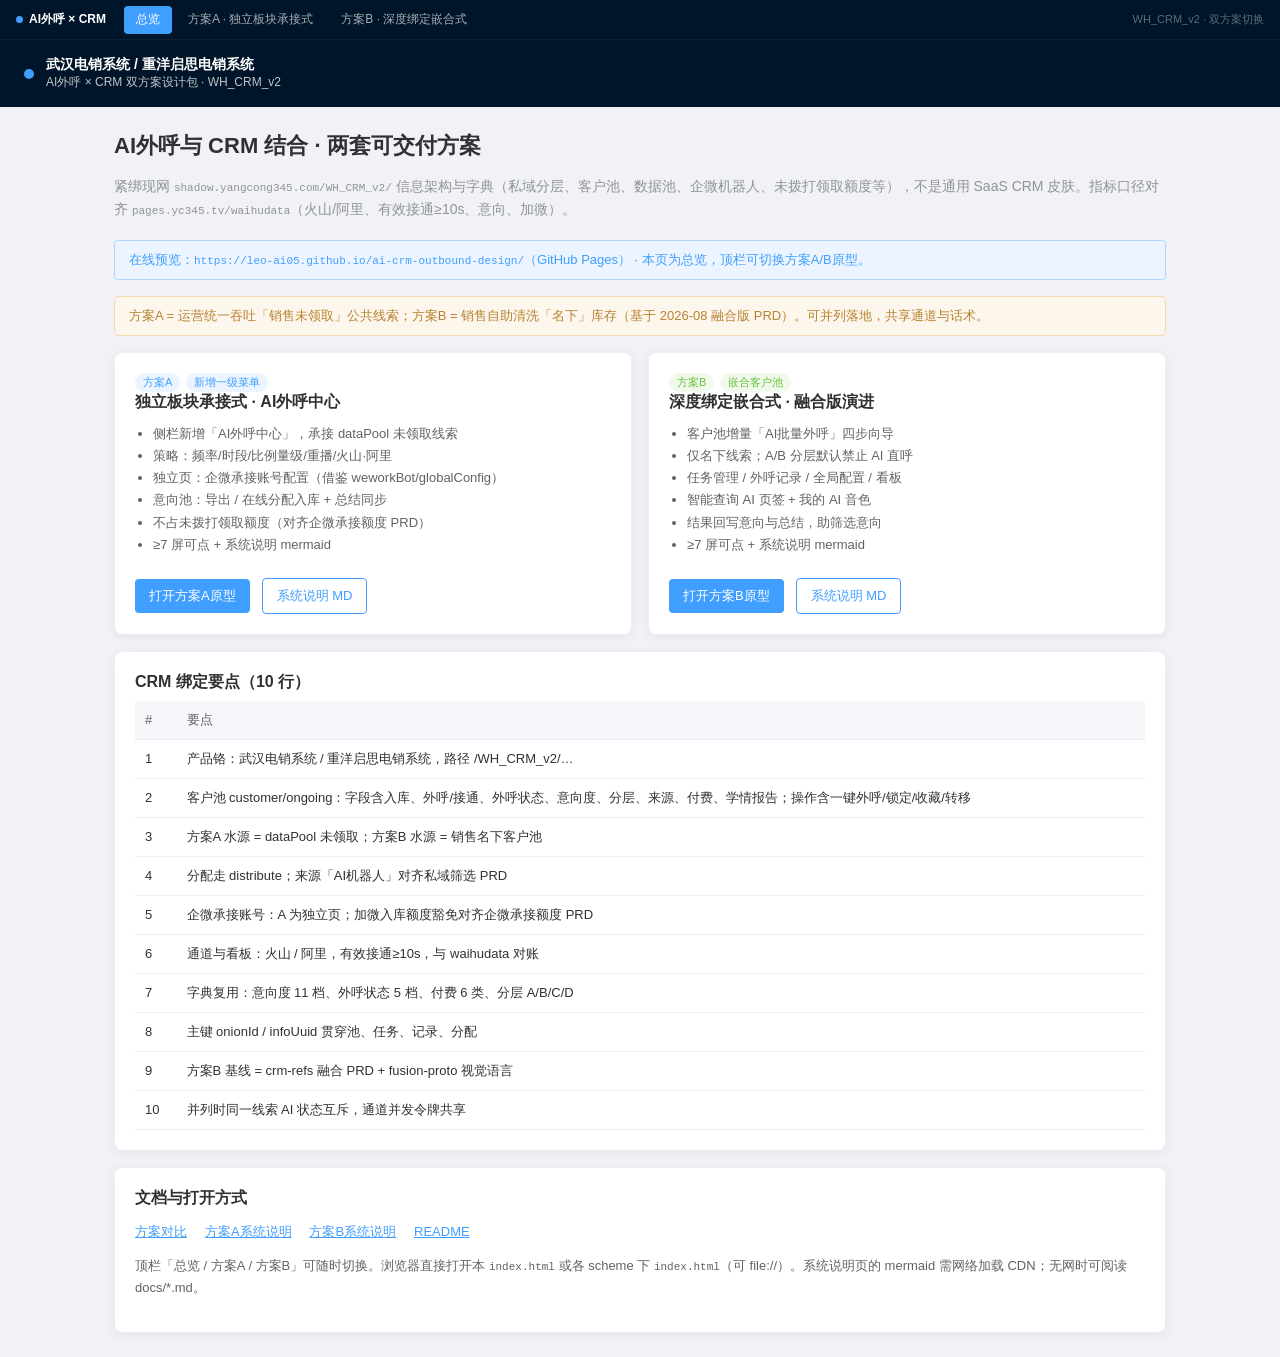
==== index.html @ bf5f9756 "feat: AI外呼×CRM 双方案原型（方案切换导航 + 明细 Tabs） 修复 scheme-a/b 顶栏 CSS 泄漏导致样式裸露的问题。" ====
<!DOCTYPE html>
<html lang="zh-CN">
<head>
<meta charset="UTF-8"/>
<meta name="viewport" content="width=device-width, initial-scale=1"/>
<title>AI外呼 × 武汉电销 CRM · 双方案设计包</title>
<style>
:root{--primary:#409eff;--bg:#f0f2f5;--card:#fff;--t1:#303133;--t2:#606266;--t3:#909399;--border:#ebeef5;--sidebar:#001529}
*{box-sizing:border-box}
body{margin:0;font-family:-apple-system,BlinkMacSystemFont,"Segoe UI","PingFang SC","Microsoft YaHei",sans-serif;background:var(--bg);color:var(--t1);font-size:14px}
.top{background:var(--sidebar);color:#fff;padding:16px 24px;display:flex;align-items:center;gap:12px}
.top .dot{width:10px;height:10px;border-radius:50%;background:var(--primary)}
.wrap{max-width:1100px;margin:0 auto;padding:24px}
h1{font-size:22px;margin:0 0 8px}
.sub{color:var(--t3);margin-bottom:20px;line-height:1.6}
.grid{display:grid;grid-template-columns:1fr 1fr;gap:16px}
@media(max-width:800px){.grid{grid-template-columns:1fr}}
.card{background:var(--card);border:1px solid var(--border);border-radius:8px;padding:20px;box-shadow:0 2px 12px rgb(0 0 0 / 6%)}
.card h2{margin:0 0 8px;font-size:16px}
.card .tag{display:inline-block;font-size:11px;padding:2px 8px;border-radius:10px;background:#ecf5ff;color:var(--primary);margin-right:6px}
.card .tag.b{background:#f0f9eb;color:#67c23a}
.card ul{margin:10px 0;padding-left:18px;color:var(--t2);line-height:1.7;font-size:13px}
.card a.btn{display:inline-flex;margin-top:12px;margin-right:8px;padding:8px 14px;background:var(--primary);color:#fff;border-radius:4px;text-decoration:none;font-size:13px}
.card a.btn.ghost{background:#fff;color:var(--primary);border:1px solid var(--primary)}
.bind{margin-top:16px}
table{width:100%;border-collapse:collapse;font-size:13px}
th,td{border-bottom:1px solid var(--border);padding:10px;text-align:left}
th{background:#f5f7fa;color:var(--t2);font-weight:500}
.mono{font-family:ui-monospace,Menlo,monospace;font-size:11px}
.note{background:#fdf6ec;border:1px solid #f5dab1;color:#b88230;padding:10px 14px;border-radius:4px;font-size:13px;margin-bottom:16px}
.links a{color:var(--primary);margin-right:14px;font-size:13px}

.scheme-switcher{position:sticky;top:0;z-index:3000;height:40px;background:#001529;border-bottom:1px solid #0a2138;display:flex;align-items:center;padding:0 16px;gap:4px}
.scheme-switcher .ss-brand{color:#fff;font-size:12px;font-weight:600;margin-right:14px;display:flex;align-items:center;gap:6px}
.scheme-switcher .ss-brand .ss-dot{width:7px;height:7px;border-radius:50%;background:#409eff}
.scheme-switcher a.ss-item{display:inline-flex;align-items:center;height:28px;padding:0 12px;border-radius:4px;font-size:12px;color:#a6adb4;text-decoration:none}
.scheme-switcher a.ss-item:hover{color:#fff;background:rgb(255 255 255 / 8%)}
.scheme-switcher a.ss-item.active{color:#fff;background:#409eff;font-weight:500}
.scheme-switcher .ss-spacer{flex:1}
.scheme-switcher .ss-hint{font-size:11px;color:#5c6b7a}

</style>
</head>
<body>
<div class="scheme-switcher"><div class="ss-brand"><span class="ss-dot"></span>AI外呼 × CRM</div><a class="ss-item active" href="index.html">总览</a><a class="ss-item" href="scheme-a/index.html">方案A · 独立板块承接式</a><a class="ss-item" href="scheme-b/index.html">方案B · 深度绑定嵌合式</a><div class="ss-spacer"></div><span class="ss-hint">WH_CRM_v2 · 双方案切换</span></div>
<div class="top"><span class="dot"></span><div><b>武汉电销系统 / 重洋启思电销系统</b><div style="font-size:12px;opacity:.75">AI外呼 × CRM 双方案设计包 · WH_CRM_v2</div></div></div>
<div class="wrap">
  <h1>AI外呼与 CRM 结合 · 两套可交付方案</h1>
  <p class="sub">紧绑现网 <span class="mono">shadow.yangcong345.com/WH_CRM_v2/</span> 信息架构与字典（私域分层、客户池、数据池、企微机器人、未拨打领取额度等），不是通用 SaaS CRM 皮肤。指标口径对齐 <span class="mono">pages.yc345.tv/waihudata</span>（火山/阿里、有效接通≥10s、意向、加微）。</p>
    <div class="note" style="background:#ecf5ff;border-color:#b3d8ff;color:#409eff">在线预览：<span class="mono">https://leo-ai05.github.io/ai-crm-outbound-design/</span>（GitHub Pages） · 本页为总览，顶栏可切换方案A/B原型。</div>
  <div class="note">方案A = 运营统一吞吐「销售未领取」公共线索；方案B = 销售自助清洗「名下」库存（基于 2026-08 融合版 PRD）。可并列落地，共享通道与话术。</div>
  <div class="grid">
    <div class="card">
      <span class="tag">方案A</span><span class="tag">新增一级菜单</span>
      <h2>独立板块承接式 · AI外呼中心</h2>
      <ul>
        <li>侧栏新增「AI外呼中心」，承接 dataPool 未领取线索</li>
        <li>策略：频率/时段/比例量级/重播/火山·阿里</li>
        <li>独立页：企微承接账号配置（借鉴 weworkBot/globalConfig）</li>
        <li>意向池：导出 / 在线分配入库 + 总结同步</li>
        <li>不占未拨打领取额度（对齐企微承接额度 PRD）</li>
        <li>≥7 屏可点 + 系统说明 mermaid</li>
      </ul>
      <a class="btn" href="scheme-a/index.html">打开方案A原型</a>
      <a class="btn ghost" href="docs/scheme-a-system.md">系统说明 MD</a>
    </div>
    <div class="card">
      <span class="tag b">方案B</span><span class="tag b">嵌合客户池</span>
      <h2>深度绑定嵌合式 · 融合版演进</h2>
      <ul>
        <li>客户池增量「AI批量外呼」四步向导</li>
        <li>仅名下线索；A/B 分层默认禁止 AI 直呼</li>
        <li>任务管理 / 外呼记录 / 全局配置 / 看板</li>
        <li>智能查询 AI 页签 + 我的 AI 音色</li>
        <li>结果回写意向与总结，助筛选意向</li>
        <li>≥7 屏可点 + 系统说明 mermaid</li>
      </ul>
      <a class="btn" href="scheme-b/index.html">打开方案B原型</a>
      <a class="btn ghost" href="docs/scheme-b-system.md">系统说明 MD</a>
    </div>
  </div>
  <div class="card bind">
    <h2>CRM 绑定要点（10 行）</h2>
    <table>
      <tr><th>#</th><th>要点</th></tr>
      <tr><td>1</td><td>产品铬：武汉电销系统 / 重洋启思电销系统，路径 /WH_CRM_v2/…</td></tr>
      <tr><td>2</td><td>客户池 customer/ongoing：字段含入库、外呼/接通、外呼状态、意向度、分层、来源、付费、学情报告；操作含一键外呼/锁定/收藏/转移</td></tr>
      <tr><td>3</td><td>方案A 水源 = dataPool 未领取；方案B 水源 = 销售名下客户池</td></tr>
      <tr><td>4</td><td>分配走 distribute；来源「AI机器人」对齐私域筛选 PRD</td></tr>
      <tr><td>5</td><td>企微承接账号：A 为独立页；加微入库额度豁免对齐企微承接额度 PRD</td></tr>
      <tr><td>6</td><td>通道与看板：火山 / 阿里，有效接通≥10s，与 waihudata 对账</td></tr>
      <tr><td>7</td><td>字典复用：意向度 11 档、外呼状态 5 档、付费 6 类、分层 A/B/C/D</td></tr>
      <tr><td>8</td><td>主键 onionId / infoUuid 贯穿池、任务、记录、分配</td></tr>
      <tr><td>9</td><td>方案B 基线 = crm-refs 融合 PRD + fusion-proto 视觉语言</td></tr>
      <tr><td>10</td><td>并列时同一线索 AI 状态互斥，通道并发令牌共享</td></tr>
    </table>
  </div>
  <div class="card" style="margin-top:16px">
    <h2>文档与打开方式</h2>
    <p class="links">
      <a href="docs/comparison.md">方案对比</a>
      <a href="docs/scheme-a-system.md">方案A系统说明</a>
      <a href="docs/scheme-b-system.md">方案B系统说明</a>
      <a href="README.md">README</a>
    </p>
    <p style="font-size:13px;color:var(--t2);line-height:1.7">顶栏「总览 / 方案A / 方案B」可随时切换。浏览器直接打开本 <span class="mono">index.html</span> 或各 scheme 下 <span class="mono">index.html</span>（可 file://）。系统说明页的 mermaid 需网络加载 CDN；无网时可阅读 docs/*.md。</p>
  </div>
</div>
</body>
</html>
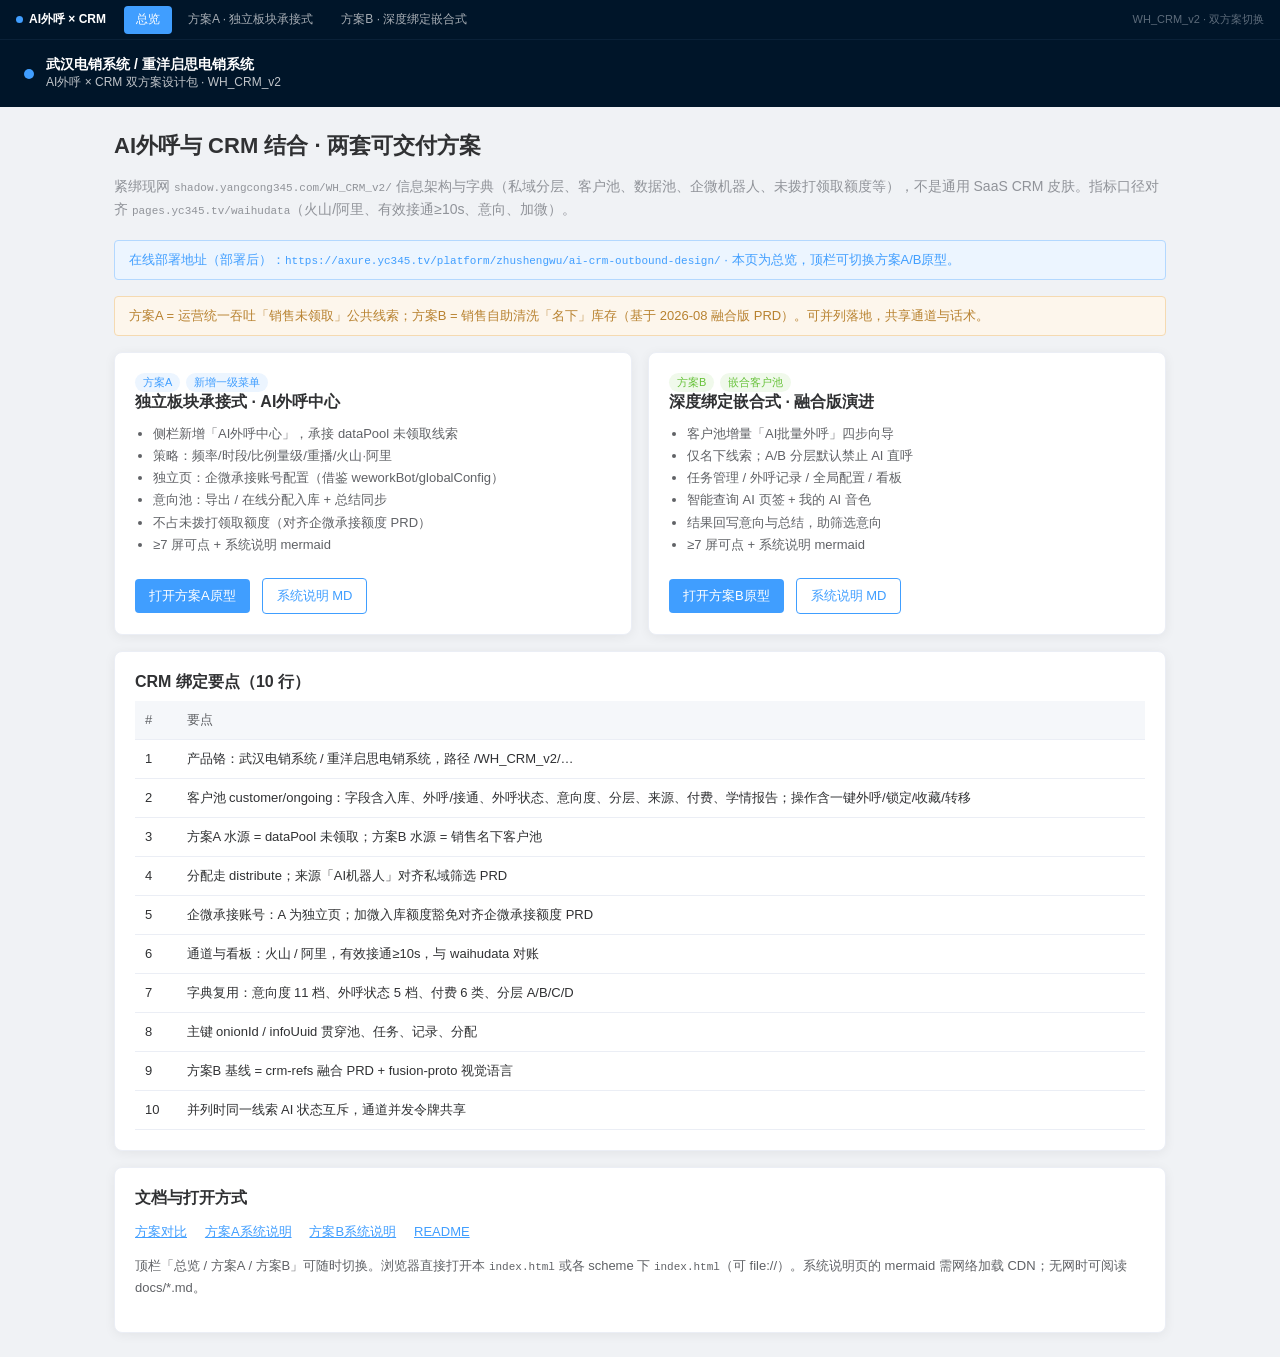
==== commit 5ab85291: "fix: merge scheme-switcher CSS into main style block Prevent top-bar CSS from rendering as raw text " ====
--- a/index.html
+++ b/index.html
@@ -47,7 +47,7 @@
 <div class="wrap">
   <h1>AI外呼与 CRM 结合 · 两套可交付方案</h1>
   <p class="sub">紧绑现网 <span class="mono">shadow.yangcong345.com/WH_CRM_v2/</span> 信息架构与字典（私域分层、客户池、数据池、企微机器人、未拨打领取额度等），不是通用 SaaS CRM 皮肤。指标口径对齐 <span class="mono">pages.yc345.tv/waihudata</span>（火山/阿里、有效接通≥10s、意向、加微）。</p>
-    <div class="note" style="background:#ecf5ff;border-color:#b3d8ff;color:#409eff">在线预览：<span class="mono">https://leo-ai05.github.io/ai-crm-outbound-design/</span>（GitHub Pages） · 本页为总览，顶栏可切换方案A/B原型。</div>
+    <div class="note" style="background:#ecf5ff;border-color:#b3d8ff;color:#409eff">在线部署地址（部署后）：<span class="mono">https://axure.yc345.tv/platform/zhushengwu/ai-crm-outbound-design/</span> · 本页为总览，顶栏可切换方案A/B原型。</div>
   <div class="note">方案A = 运营统一吞吐「销售未领取」公共线索；方案B = 销售自助清洗「名下」库存（基于 2026-08 融合版 PRD）。可并列落地，共享通道与话术。</div>
   <div class="grid">
     <div class="card">
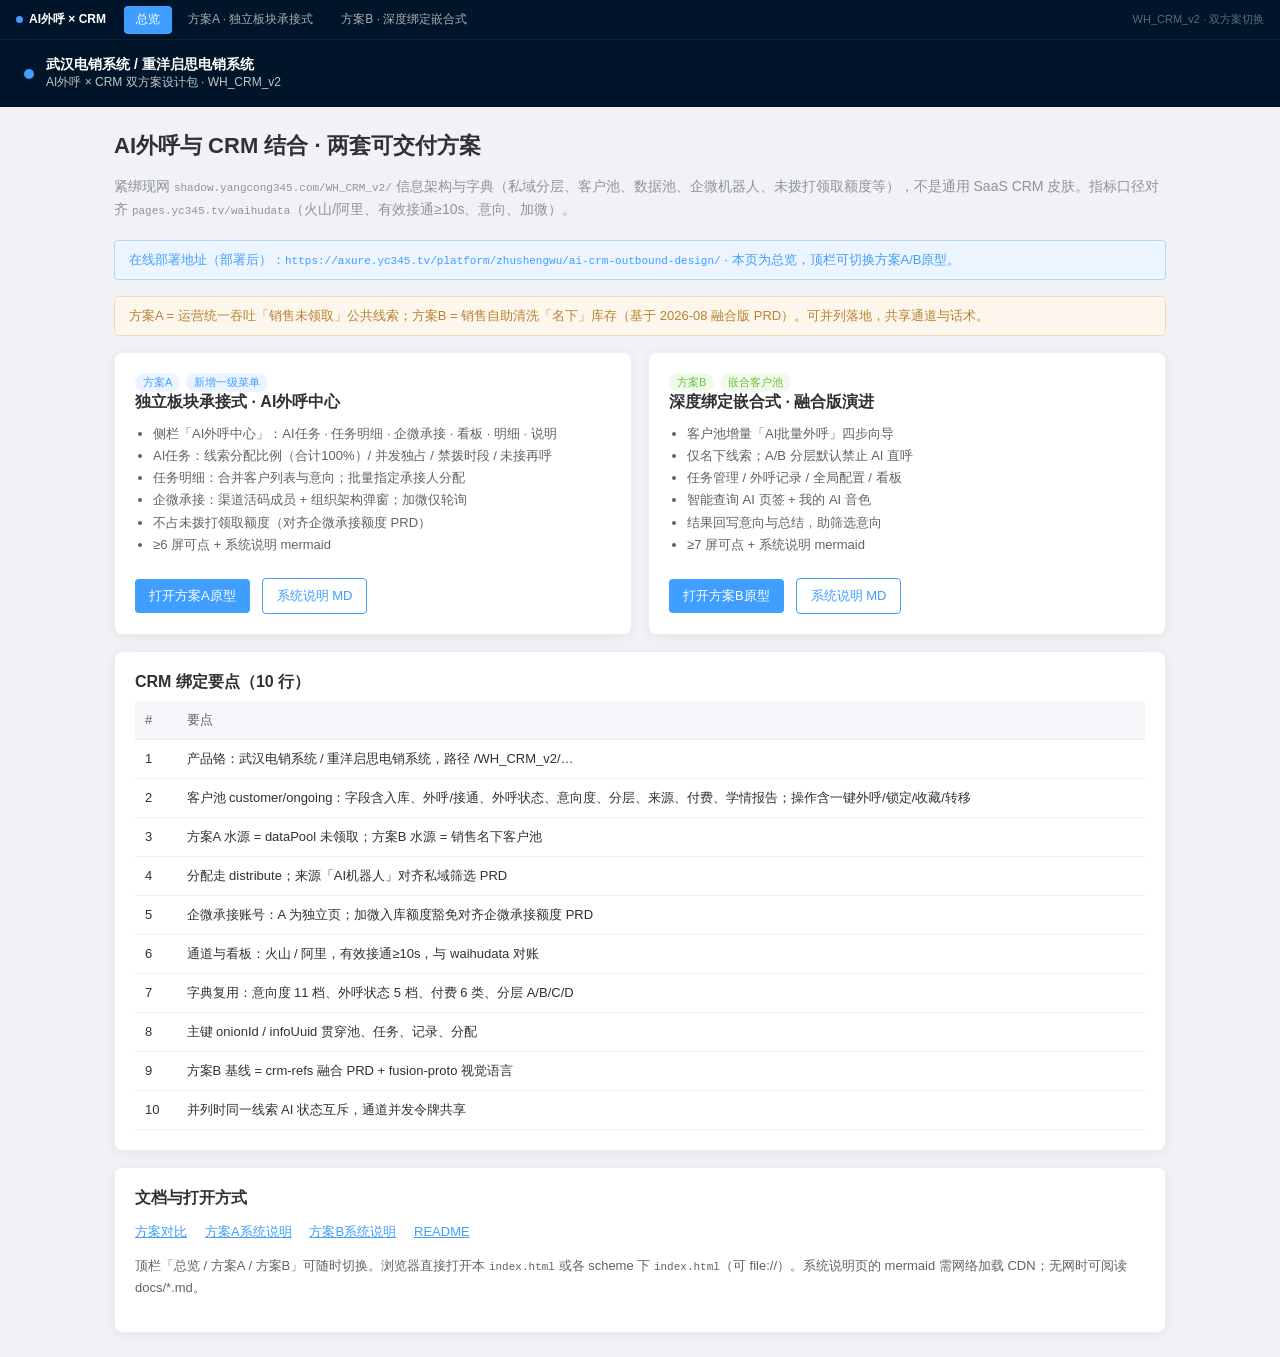
==== commit e4cf8e65: "feat(方案A): AI任务化改版 — 线索分配比例/任务明细合并/企微活码成员/加微仅轮询 1. 线索占比改为「线索分配比例」（来源%合计须=100%），计划外呼量与比例分离 2. 新建「AI任务" ====
--- a/index.html
+++ b/index.html
@@ -54,12 +54,12 @@
       <span class="tag">方案A</span><span class="tag">新增一级菜单</span>
       <h2>独立板块承接式 · AI外呼中心</h2>
       <ul>
-        <li>侧栏新增「AI外呼中心」，承接 dataPool 未领取线索</li>
-        <li>策略：频率/时段/比例量级/重播/火山·阿里</li>
-        <li>独立页：企微承接账号配置（借鉴 weworkBot/globalConfig）</li>
-        <li>意向池：导出 / 在线分配入库 + 总结同步</li>
+        <li>侧栏「AI外呼中心」：AI任务 · 任务明细 · 企微承接 · 看板 · 明细 · 说明</li>
+        <li>AI任务：线索分配比例（合计100%）/ 并发独占 / 禁拨时段 / 未接再呼</li>
+        <li>任务明细：合并客户列表与意向；批量指定承接人分配</li>
+        <li>企微承接：渠道活码成员 + 组织架构弹窗；加微仅轮询</li>
         <li>不占未拨打领取额度（对齐企微承接额度 PRD）</li>
-        <li>≥7 屏可点 + 系统说明 mermaid</li>
+        <li>≥6 屏可点 + 系统说明 mermaid</li>
       </ul>
       <a class="btn" href="scheme-a/index.html">打开方案A原型</a>
       <a class="btn ghost" href="docs/scheme-a-system.md">系统说明 MD</a>
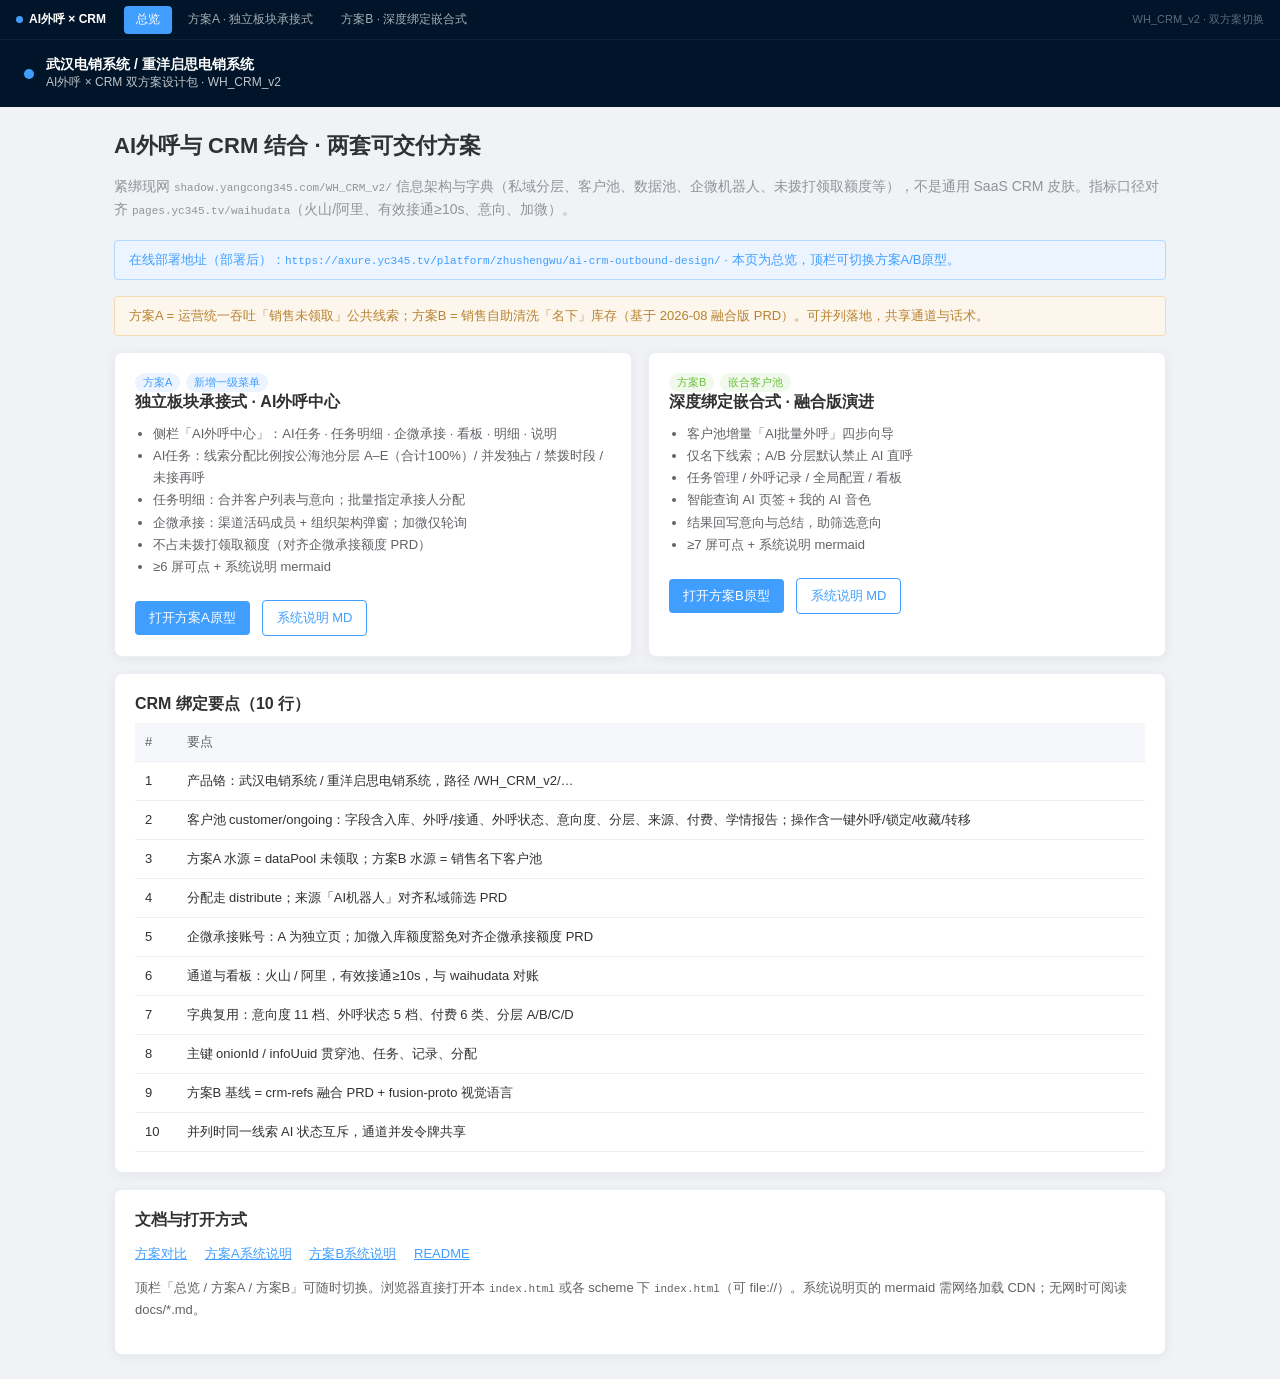
==== commit aa938abc: "feat(方案A): 线索分配比例合并为公海池分层 A–E 准入分层与来源占比合并为「线索分配比例设置」，对齐 CRM 公海池线索分配（默认 A5/B15/C5/D5/E70，合计100%，可重置）；" ====
--- a/index.html
+++ b/index.html
@@ -55,7 +55,7 @@
       <h2>独立板块承接式 · AI外呼中心</h2>
       <ul>
         <li>侧栏「AI外呼中心」：AI任务 · 任务明细 · 企微承接 · 看板 · 明细 · 说明</li>
-        <li>AI任务：线索分配比例（合计100%）/ 并发独占 / 禁拨时段 / 未接再呼</li>
+        <li>AI任务：线索分配比例按公海池分层 A–E（合计100%）/ 并发独占 / 禁拨时段 / 未接再呼</li>
         <li>任务明细：合并客户列表与意向；批量指定承接人分配</li>
         <li>企微承接：渠道活码成员 + 组织架构弹窗；加微仅轮询</li>
         <li>不占未拨打领取额度（对齐企微承接额度 PRD）</li>
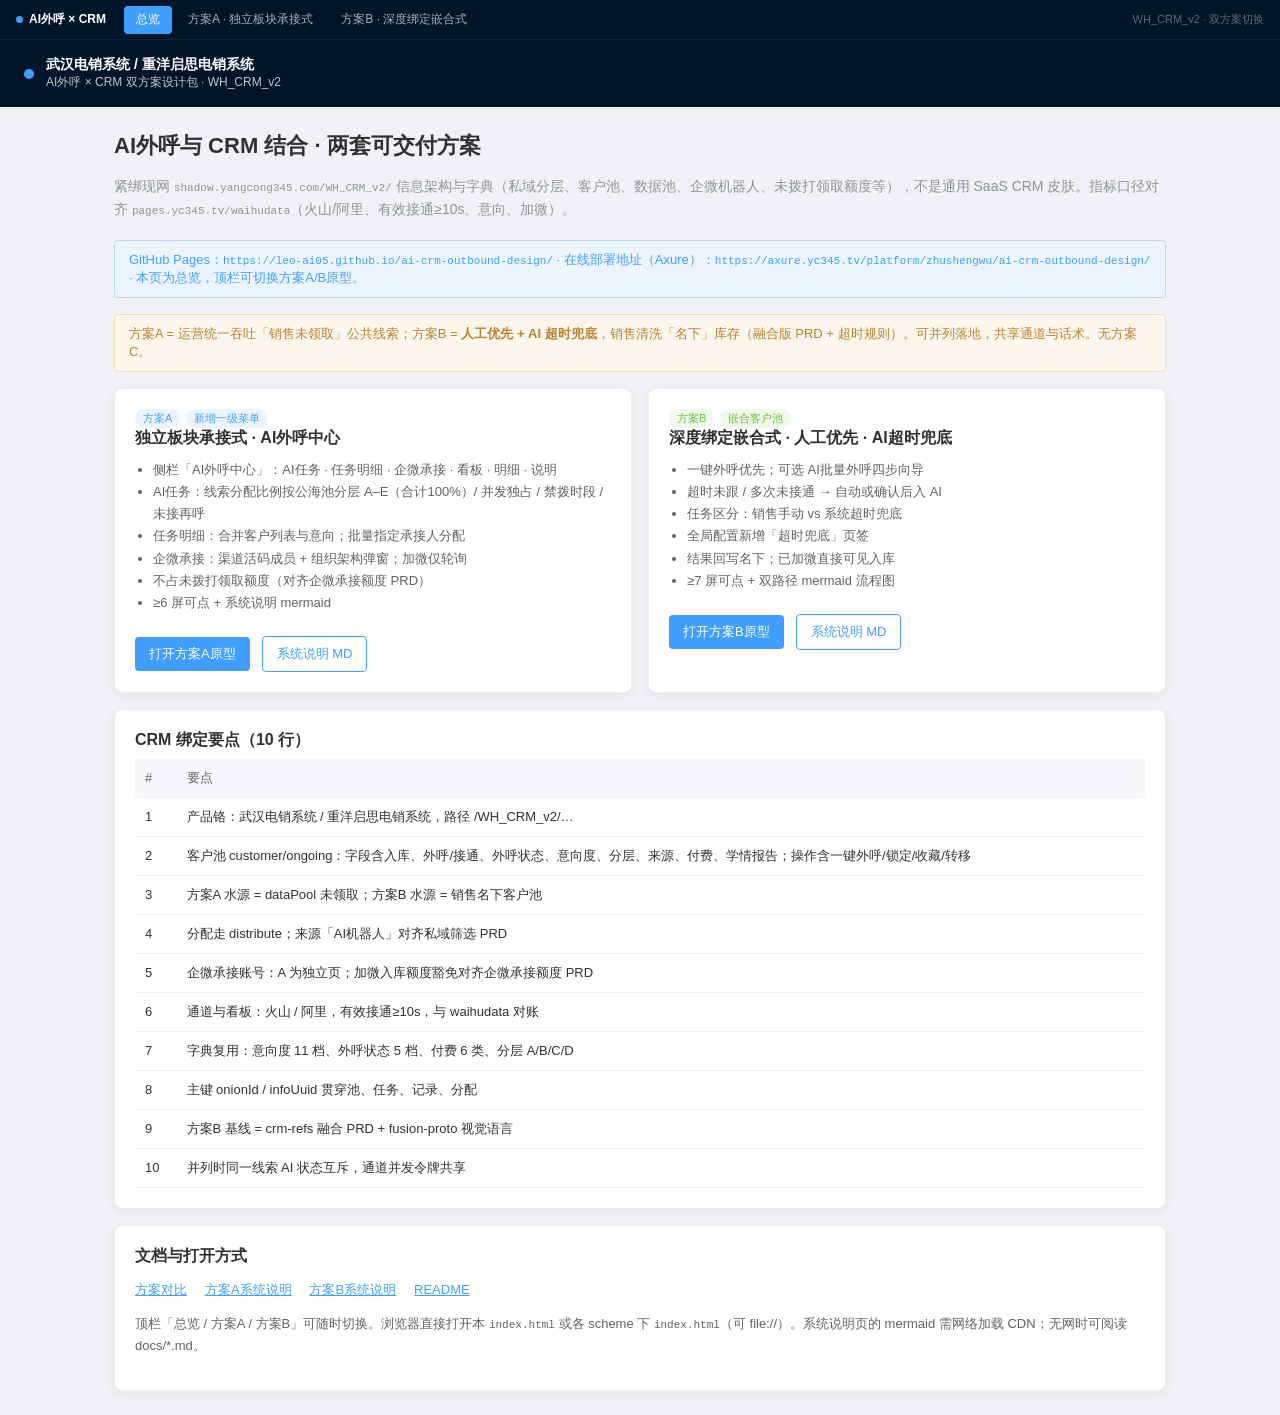
==== commit 466a4311: "fix(方案B): 人工优先+AI超时兜底，修复显示并去掉方案C 合并原 C′ 入 B：客户池跟进状态与确认入队、全局配置超时兜底页签、 任务创建方式区分、双路径流程图；顶栏仅 A/B；删除半成品 s" ====
--- a/index.html
+++ b/index.html
@@ -47,8 +47,8 @@
 <div class="wrap">
   <h1>AI外呼与 CRM 结合 · 两套可交付方案</h1>
   <p class="sub">紧绑现网 <span class="mono">shadow.yangcong345.com/WH_CRM_v2/</span> 信息架构与字典（私域分层、客户池、数据池、企微机器人、未拨打领取额度等），不是通用 SaaS CRM 皮肤。指标口径对齐 <span class="mono">pages.yc345.tv/waihudata</span>（火山/阿里、有效接通≥10s、意向、加微）。</p>
-    <div class="note" style="background:#ecf5ff;border-color:#b3d8ff;color:#409eff">在线部署地址（部署后）：<span class="mono">https://axure.yc345.tv/platform/zhushengwu/ai-crm-outbound-design/</span> · 本页为总览，顶栏可切换方案A/B原型。</div>
-  <div class="note">方案A = 运营统一吞吐「销售未领取」公共线索；方案B = 销售自助清洗「名下」库存（基于 2026-08 融合版 PRD）。可并列落地，共享通道与话术。</div>
+    <div class="note" style="background:#ecf5ff;border-color:#b3d8ff;color:#409eff">GitHub Pages：<span class="mono">https://leo-ai05.github.io/ai-crm-outbound-design/</span> · 在线部署地址（Axure）：<span class="mono">https://axure.yc345.tv/platform/zhushengwu/ai-crm-outbound-design/</span> · 本页为总览，顶栏可切换方案A/B原型。</div>
+  <div class="note">方案A = 运营统一吞吐「销售未领取」公共线索；方案B = <b>人工优先 + AI 超时兜底</b>，销售清洗「名下」库存（融合版 PRD + 超时规则）。可并列落地，共享通道与话术。无方案C。</div>
   <div class="grid">
     <div class="card">
       <span class="tag">方案A</span><span class="tag">新增一级菜单</span>
@@ -66,14 +66,14 @@
     </div>
     <div class="card">
       <span class="tag b">方案B</span><span class="tag b">嵌合客户池</span>
-      <h2>深度绑定嵌合式 · 融合版演进</h2>
+      <h2>深度绑定嵌合式 · 人工优先 · AI超时兜底</h2>
       <ul>
-        <li>客户池增量「AI批量外呼」四步向导</li>
-        <li>仅名下线索；A/B 分层默认禁止 AI 直呼</li>
-        <li>任务管理 / 外呼记录 / 全局配置 / 看板</li>
-        <li>智能查询 AI 页签 + 我的 AI 音色</li>
-        <li>结果回写意向与总结，助筛选意向</li>
-        <li>≥7 屏可点 + 系统说明 mermaid</li>
+        <li>一键外呼优先；可选 AI批量外呼四步向导</li>
+        <li>超时未跟 / 多次未接通 → 自动或确认后入 AI</li>
+        <li>任务区分：销售手动 vs 系统超时兜底</li>
+        <li>全局配置新增「超时兜底」页签</li>
+        <li>结果回写名下；已加微直接可见入库</li>
+        <li>≥7 屏可点 + 双路径 mermaid 流程图</li>
       </ul>
       <a class="btn" href="scheme-b/index.html">打开方案B原型</a>
       <a class="btn ghost" href="docs/scheme-b-system.md">系统说明 MD</a>
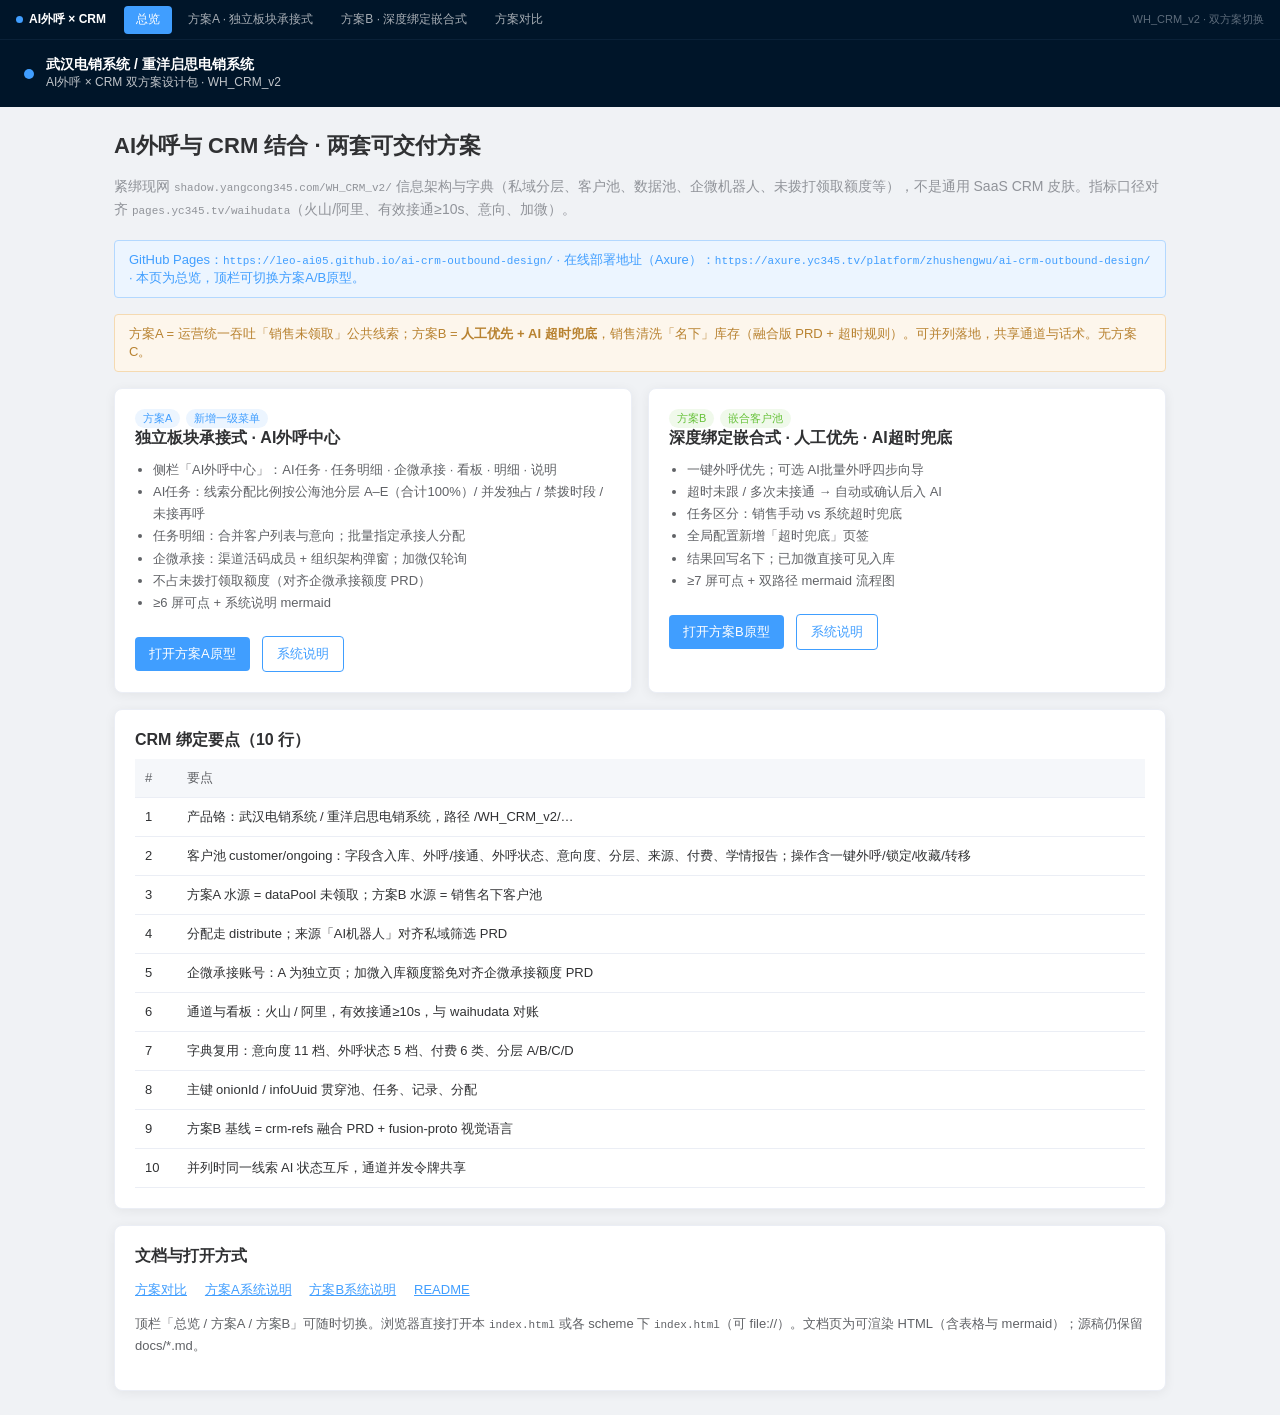
==== commit 2be7cc44: "fix(docs+方案B): 对比/系统说明 HTML 可渲染；删除智能查询·AI外呼" ====
--- a/index.html
+++ b/index.html
@@ -42,7 +42,7 @@
 </style>
 </head>
 <body>
-<div class="scheme-switcher"><div class="ss-brand"><span class="ss-dot"></span>AI外呼 × CRM</div><a class="ss-item active" href="index.html">总览</a><a class="ss-item" href="scheme-a/index.html">方案A · 独立板块承接式</a><a class="ss-item" href="scheme-b/index.html">方案B · 深度绑定嵌合式</a><div class="ss-spacer"></div><span class="ss-hint">WH_CRM_v2 · 双方案切换</span></div>
+<div class="scheme-switcher"><div class="ss-brand"><span class="ss-dot"></span>AI外呼 × CRM</div><a class="ss-item active" href="index.html">总览</a><a class="ss-item" href="scheme-a/index.html">方案A · 独立板块承接式</a><a class="ss-item" href="scheme-b/index.html">方案B · 深度绑定嵌合式</a><a class="ss-item" href="docs/comparison.html">方案对比</a><div class="ss-spacer"></div><span class="ss-hint">WH_CRM_v2 · 双方案切换</span></div>
 <div class="top"><span class="dot"></span><div><b>武汉电销系统 / 重洋启思电销系统</b><div style="font-size:12px;opacity:.75">AI外呼 × CRM 双方案设计包 · WH_CRM_v2</div></div></div>
 <div class="wrap">
   <h1>AI外呼与 CRM 结合 · 两套可交付方案</h1>
@@ -62,7 +62,7 @@
         <li>≥6 屏可点 + 系统说明 mermaid</li>
       </ul>
       <a class="btn" href="scheme-a/index.html">打开方案A原型</a>
-      <a class="btn ghost" href="docs/scheme-a-system.md">系统说明 MD</a>
+      <a class="btn ghost" href="docs/scheme-a-system.html">系统说明</a>
     </div>
     <div class="card">
       <span class="tag b">方案B</span><span class="tag b">嵌合客户池</span>
@@ -76,7 +76,7 @@
         <li>≥7 屏可点 + 双路径 mermaid 流程图</li>
       </ul>
       <a class="btn" href="scheme-b/index.html">打开方案B原型</a>
-      <a class="btn ghost" href="docs/scheme-b-system.md">系统说明 MD</a>
+      <a class="btn ghost" href="docs/scheme-b-system.html">系统说明</a>
     </div>
   </div>
   <div class="card bind">
@@ -98,12 +98,12 @@
   <div class="card" style="margin-top:16px">
     <h2>文档与打开方式</h2>
     <p class="links">
-      <a href="docs/comparison.md">方案对比</a>
-      <a href="docs/scheme-a-system.md">方案A系统说明</a>
-      <a href="docs/scheme-b-system.md">方案B系统说明</a>
+      <a href="docs/comparison.html">方案对比</a>
+      <a href="docs/scheme-a-system.html">方案A系统说明</a>
+      <a href="docs/scheme-b-system.html">方案B系统说明</a>
       <a href="README.md">README</a>
     </p>
-    <p style="font-size:13px;color:var(--t2);line-height:1.7">顶栏「总览 / 方案A / 方案B」可随时切换。浏览器直接打开本 <span class="mono">index.html</span> 或各 scheme 下 <span class="mono">index.html</span>（可 file://）。系统说明页的 mermaid 需网络加载 CDN；无网时可阅读 docs/*.md。</p>
+    <p style="font-size:13px;color:var(--t2);line-height:1.7">顶栏「总览 / 方案A / 方案B」可随时切换。浏览器直接打开本 <span class="mono">index.html</span> 或各 scheme 下 <span class="mono">index.html</span>（可 file://）。文档页为可渲染 HTML（含表格与 mermaid）；源稿仍保留 docs/*.md。</p>
   </div>
 </div>
 </body>
